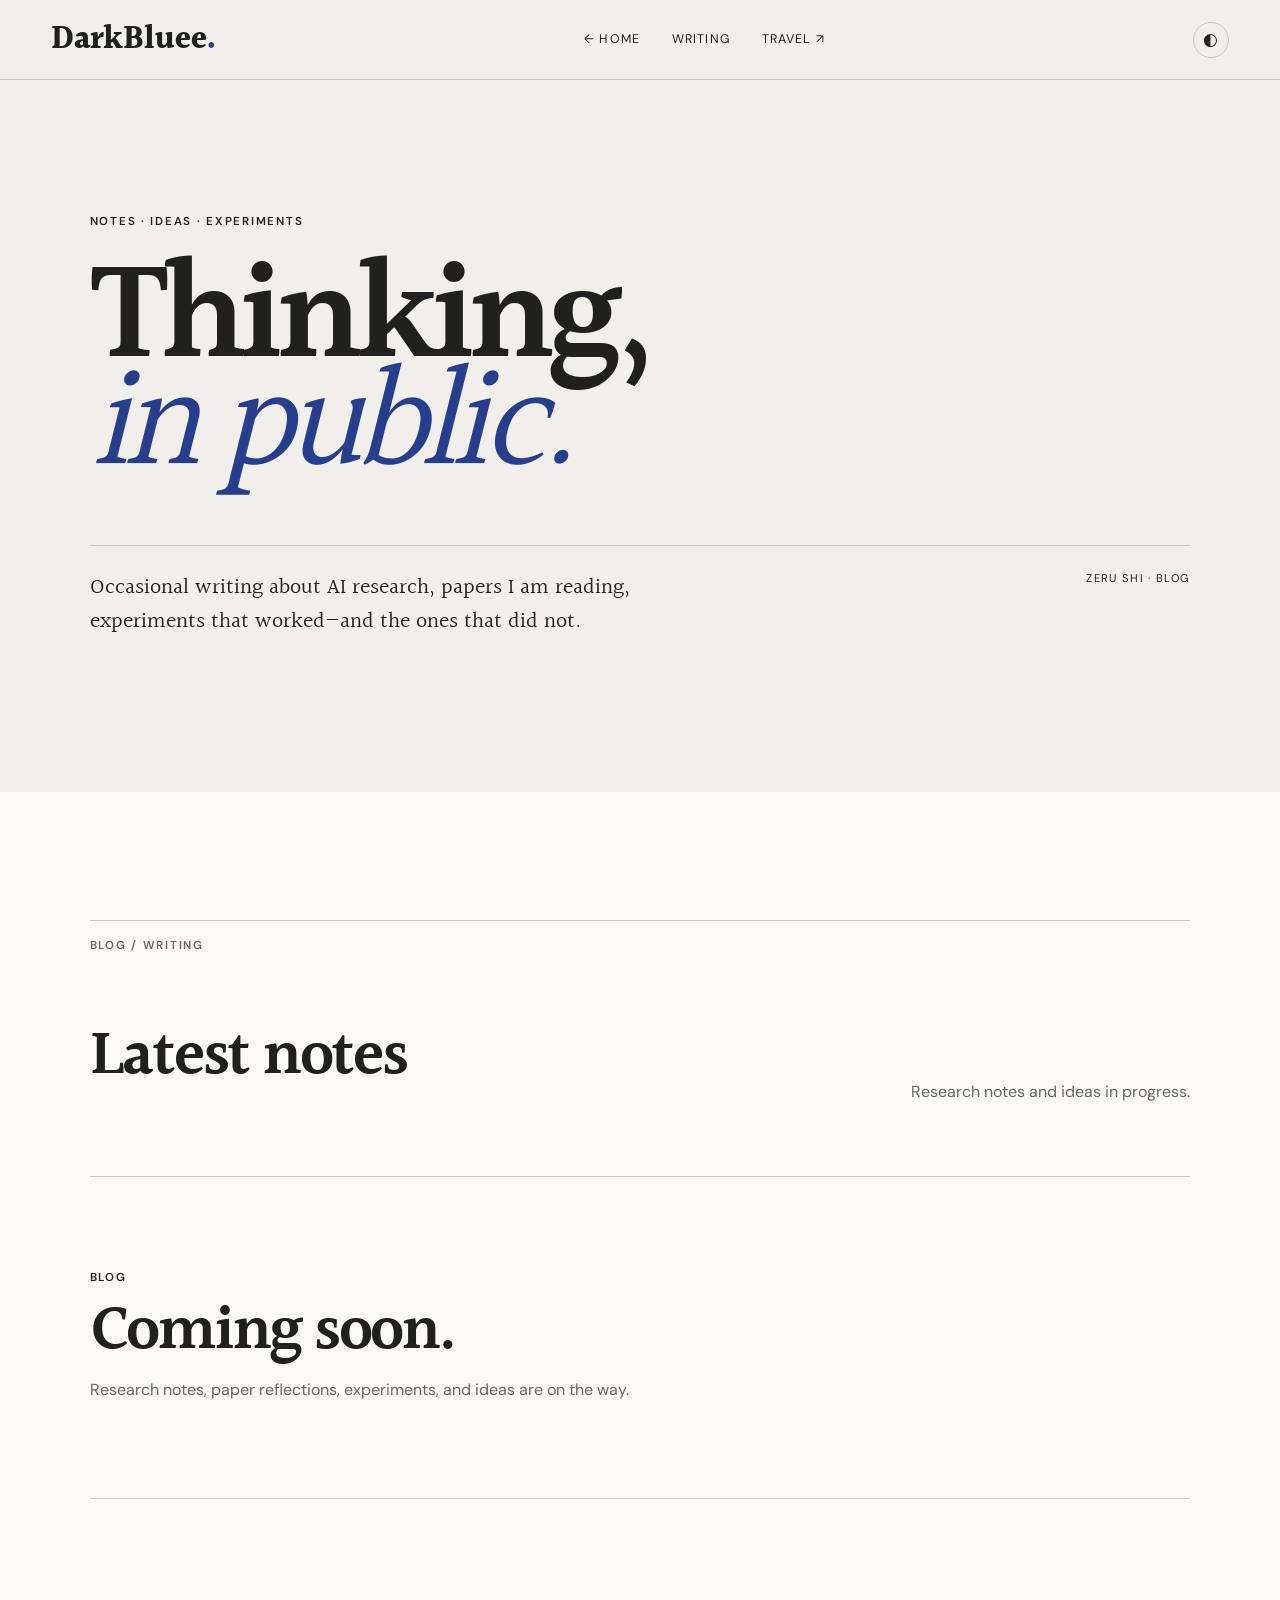
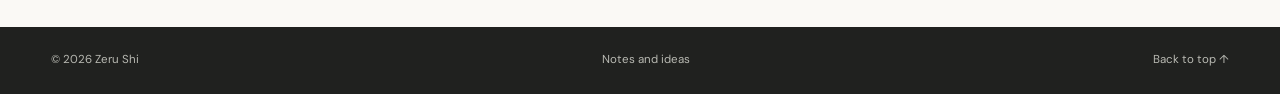
==== blog.html @ e1a60ffe "create" ====
<!doctype html>
<html lang="en">
<head>
  <meta charset="utf-8">
  <meta name="viewport" content="width=device-width, initial-scale=1">
  <title>Blog | Zeru Shi</title>
  <meta name="description" content="Notes by Zeru Shi on AI research, papers, experiments, and ideas in progress.">
  <meta name="author" content="Zeru Shi">
  <meta name="theme-color" content="#f1efe9">
  <link rel="canonical" href="https://darkbluee.github.io/blog.html">
  <script>try{if(localStorage.getItem('theme')==='dark')document.documentElement.dataset.theme='dark'}catch(e){}</script>
  <link rel="preconnect" href="https://fonts.googleapis.com">
  <link rel="preconnect" href="https://fonts.gstatic.com" crossorigin>
  <link href="https://fonts.googleapis.com/css2?family=DM+Sans:wght@400;500;600&family=Halant:wght@400;500;600;700&display=swap" rel="stylesheet">
  <link rel="stylesheet" href="./styles.css">
</head>
<body id="top" class="blog-page">
  <header class="site-header blog-header">
    <a class="wordmark" href="./index.html">DarkBluee<span>.</span></a>
    <nav aria-label="Blog navigation"><a href="./index.html">← Home</a><a href="#writing">Writing</a><a href="./travel.html">Travel ↗</a></nav>
    <button class="theme-toggle" type="button" aria-label="Switch to dark mode" title="Switch color theme"><span aria-hidden="true">◐</span></button>
  </header>

  <main>
    <section class="blog-hero section-pad">
      <p class="eyebrow">NOTES · IDEAS · EXPERIMENTS</p>
      <h1>Thinking,<br><em>in public.</em></h1>
      <div class="blog-intro"><p>Occasional writing about AI research, papers I am reading, experiments that worked—and the ones that did not.</p><span>ZERU SHI · BLOG</span></div>
    </section>

    <section id="writing" class="blog-index section-pad">
      <div class="section-label">BLOG / WRITING</div>
      <div class="section-heading"><h2>Latest notes</h2><p>Research notes and ideas in progress.</p></div>
      <div class="blog-empty">
        <p class="eyebrow">BLOG</p>
        <h2>Coming soon.</h2>
        <p>Research notes, paper reflections, experiments, and ideas are on the way.</p>
      </div>

      <!-- Future post card example:
      <article class="post-card">
        <div><time>2026.07.12</time><span>RESEARCH NOTES</span></div>
        <a href="./blog/example-post.html"><h2>Post title</h2><p>A short summary of the post.</p></a>
        <a href="./blog/example-post.html" aria-label="Read post">↗</a>
      </article>
      -->
    </section>
  </main>

  <footer><span>© 2026 Zeru Shi</span><span>Notes and ideas</span><a href="#top">Back to top ↑</a></footer>
  <script src="./script.js"></script>
</body>
</html>
---- styles.css ----
:root{--paper:#f1efe9;--ink:#20211f;--muted:#666861;--line:#cbc9c1;--blue:#263e8b;--white:#faf9f5}*{box-sizing:border-box}html{scroll-behavior:smooth}body{margin:0;background:var(--paper);color:var(--ink);font-family:"DM Sans",sans-serif;line-height:1.6}a{color:inherit;text-decoration:none}a:focus-visible,button:focus-visible{outline:3px solid var(--blue);outline-offset:4px}.site-header{height:80px;display:flex;align-items:center;justify-content:space-between;padding:0 4vw;border-bottom:1px solid var(--line);position:absolute;z-index:2;width:100%}.wordmark{font:700 2rem Halant,serif}.wordmark span,.open-note{color:var(--blue)}nav{display:flex;gap:2rem;font-size:.78rem;text-transform:uppercase;letter-spacing:.09em}nav a:hover,.socials a:hover,.card-links a:hover{color:var(--blue)}.section-pad{padding:8rem 7vw}.hero{min-height:100vh;padding-top:10rem;display:flex;flex-direction:column;justify-content:center;position:relative}.eyebrow,.section-label,.tag,.venue,time{font-size:.72rem;letter-spacing:.15em;font-weight:600}.hero h1{font:600 clamp(4.2rem,11vw,10rem)/.78 Halant,serif;letter-spacing:-.06em;margin:1.5rem 0 4rem}.flip-wrap{display:inline-block;color:var(--blue);min-width:6ch}.flip-out{animation:flipOut .28s ease forwards}.flip-in{animation:flipIn .35s ease}@keyframes flipOut{to{opacity:0;transform:translateY(20px);filter:blur(5px)}}@keyframes flipIn{from{opacity:0;transform:translateY(-20px);filter:blur(5px)}}.hero-bottom{display:flex;justify-content:space-between;align-items:end;border-top:1px solid var(--line);padding-top:1.5rem}.hero-bottom>p{max-width:620px;font:400 1.35rem Halant,serif}.hero-links{display:flex;gap:.75rem}.button{border:1px solid var(--ink);padding:.8rem 1.2rem;border-radius:100px;font-size:.8rem}.button.primary,.button:hover{background:var(--ink);color:var(--white)}.scroll-cue{position:absolute;bottom:2rem;left:50%;font-size:1.5rem}.section-label{border-top:1px solid var(--line);padding-top:1rem;margin-bottom:4.5rem;color:var(--muted)}.about-grid{display:grid;grid-template-columns:minmax(260px,.72fr) 1.3fr;gap:8vw;align-items:center}.portrait-wrap{position:relative}.portrait-wrap img{width:100%;aspect-ratio:4/5;object-fit:cover;object-position:center 22%;filter:grayscale(100%)}.portrait-wrap span{position:absolute;bottom:-1rem;right:-1rem;background:var(--blue);color:white;padding:.8rem 1rem;font-size:.65rem;letter-spacing:.1em}.about h2,.section-heading h2,.experience h2{font:600 clamp(2.6rem,5vw,5rem)/.95 Halant,serif;letter-spacing:-.035em;margin:0 0 2rem}.about-copy>p{font-size:1.08rem;max-width:720px}.about-copy a{text-decoration:underline;text-underline-offset:3px}.open-note{font-family:Halant,serif;font-size:1.35rem!important;border-left:3px solid var(--blue);padding-left:1.2rem;margin-top:2rem}.research{background:var(--ink);color:var(--white)}.research .section-label{border-color:#4d4e4a;color:#b8b9b2}.section-heading{display:flex;justify-content:space-between;align-items:end;margin-bottom:3.5rem}.section-heading p{color:var(--muted);max-width:380px}.research .section-heading p{color:#b8b9b2}.project-grid{display:grid;grid-template-columns:repeat(2,1fr);gap:1.5rem}.project-card{background:#2b2c29;border:1px solid #444541;overflow:hidden}.project-card img{width:100%;aspect-ratio:16/8;object-fit:cover;background:white;display:block;transition:transform .5s ease}.project-card:hover img{transform:scale(1.025)}.card-body{padding:1.8rem}.tag{color:#aeb9e3}.card-body h3{font:600 2rem/1.05 Halant,serif;margin:.5rem 0}.card-body>p{color:#c7c8c2}.card-links{display:flex;gap:1rem;margin-top:1.3rem;font-size:.78rem;text-transform:uppercase;letter-spacing:.08em}.publications{background:var(--white)}.pub-list article{display:grid;grid-template-columns:80px 1fr 40px;gap:2rem;padding:2rem 0;border-top:1px solid var(--line);align-items:start}.pub-list article>span{color:var(--muted)}.pub-list h3{font:600 1.65rem/1.15 Halant,serif;margin:.3rem 0}.pub-list p{margin:.3rem 0;color:var(--muted);font-size:.86rem}.pub-list .venue{color:var(--blue)}.pub-list article>a{font-size:1.5rem;text-align:right}.split{display:grid;grid-template-columns:1fr 1fr;gap:10vw}.timeline article{padding:1.3rem 0;border-top:1px solid var(--line)}.timeline h3{font:600 1.6rem Halant,serif;margin:.3rem 0}.timeline p{margin:0;color:var(--muted)}.recognition{margin-top:7rem}.recognition-grid{display:grid;grid-template-columns:repeat(2,1fr);gap:0 3rem}.recognition-grid p{border-top:1px solid var(--line);padding:1rem 0;margin:0}.recognition-grid span{display:inline-block;width:90px;font-size:.72rem;color:var(--blue)}.contact{text-align:center;background:var(--blue);color:white}.contact h2{font:600 clamp(3.5rem,8vw,8rem)/.83 Halant,serif;letter-spacing:-.05em;margin:2rem 0}.contact h2 em{font-weight:400}.contact>a{display:inline-block;font-size:1.1rem;border-bottom:1px solid white;padding-bottom:.2rem}.socials{display:flex;justify-content:center;gap:2rem;margin-top:4rem;font-size:.78rem;text-transform:uppercase;letter-spacing:.08em}.socials a:hover{color:#bec8ed}footer{display:flex;justify-content:space-between;padding:1.5rem 4vw;background:var(--ink);color:#b8b9b2;font-size:.72rem}.reveal{opacity:0;transform:translateY(28px);transition:opacity .7s ease,transform .7s ease}.reveal.visible{opacity:1;transform:none}@media (prefers-reduced-motion:reduce){html{scroll-behavior:auto}.reveal{opacity:1;transform:none;transition:none}}@media(max-width:760px){.site-header{height:64px}nav{gap:1rem}nav a:nth-child(2),nav a:nth-child(4){display:none}.section-pad{padding:6rem 6vw}.hero{padding-top:8rem}.hero h1{font-size:clamp(3.7rem,19vw,6rem);margin-bottom:3rem}.hero-bottom,.section-heading{display:block}.hero-links{margin-top:1.5rem}.scroll-cue{display:none}.about-grid,.project-grid,.split{grid-template-columns:1fr}.portrait-wrap{max-width:380px}.section-label{margin-bottom:3rem}.section-heading p{margin-top:0}.pub-list article{grid-template-columns:50px 1fr 24px;gap:.8rem}.pub-list h3{font-size:1.35rem}.recognition-grid{grid-template-columns:1fr}.socials{flex-wrap:wrap;gap:1rem 2rem}footer{gap:1rem;flex-wrap:wrap}footer span:nth-child(2){display:none}}
.portrait-wrap img{filter:none}
.news{background:#e6e3da}.news-list{border-bottom:1px solid var(--line)}.news-list article{display:grid;grid-template-columns:120px 1fr;gap:2rem;border-top:1px solid var(--line);padding:1.15rem 0}.news-list article time{color:var(--blue);padding-top:.2rem}.news-list article p{margin:0;font:500 1.18rem/1.45 Halant,serif}.news-list a{text-decoration:underline;text-underline-offset:3px}.news-list a:hover{color:var(--blue)}
@media(max-width:760px){.news-list article{grid-template-columns:75px 1fr;gap:1rem}.news-list article p{font-size:1.05rem}nav a:nth-child(2){display:none}}
.news-list{max-height:360px;overflow-y:auto;overscroll-behavior:contain;padding-right:1rem;scrollbar-width:thin;scrollbar-color:var(--blue) transparent;mask-image:linear-gradient(to bottom,#000 0,#000 calc(100% - 42px),transparent 100%);-webkit-mask-image:linear-gradient(to bottom,#000 0,#000 calc(100% - 42px),transparent 100%)}.news-list:focus{outline:2px solid var(--blue);outline-offset:8px}.news-list::-webkit-scrollbar{width:6px}.news-list::-webkit-scrollbar-track{background:transparent}.news-list::-webkit-scrollbar-thumb{background:var(--blue);border-radius:10px}.news-list article:last-child{padding-bottom:3.5rem}
@media(max-width:760px){.news-list{max-height:320px;padding-right:.5rem}}
.travel-header{position:absolute}.travel-hero{min-height:88vh;padding-top:11rem;display:flex;flex-direction:column;justify-content:center}.travel-hero h1{font:600 clamp(4rem,10vw,9rem)/.78 Halant,serif;letter-spacing:-.055em;margin:1.5rem 0 4rem}.travel-hero h1 em{font-weight:400;color:var(--blue)}.travel-intro{border-top:1px solid var(--line);padding-top:1.5rem;display:flex;justify-content:space-between;align-items:start}.travel-intro p{font:400 1.35rem Halant,serif;max-width:560px;margin:0}.travel-intro>span{font-size:.7rem;letter-spacing:.12em}.travel-journal{background:var(--white);min-height:70vh}.travel-empty{min-height:430px;border:1px solid var(--line);display:grid;grid-template-columns:1fr 2fr;align-items:end;padding:3rem;position:relative;background:linear-gradient(135deg,#ece9e1,#f7f5ef)}.empty-number{position:absolute;right:2rem;top:1rem;font:600 8rem Halant,serif;color:#ddd9cf;line-height:1}.travel-empty h2,.trip h2{font:600 clamp(3rem,6vw,6rem)/.85 Halant,serif;letter-spacing:-.04em;margin:.7rem 0 1.5rem}.travel-empty>div{grid-column:2;position:relative;z-index:1}.travel-empty>div>p:last-child{max-width:560px;color:var(--muted)}code{font-size:.8em;background:#dedbd2;padding:.15rem .4rem;border-radius:3px}.trip{margin-top:8rem}.trip>header{display:flex;justify-content:space-between;align-items:end;border-bottom:1px solid var(--line);margin-bottom:1.5rem}.trip>header time{padding-bottom:1rem}.photo-grid{display:grid;grid-template-columns:repeat(2,1fr);gap:1rem}.photo-grid figure{margin:0}.photo-grid img{display:block;width:100%;aspect-ratio:4/5;object-fit:cover}.photo-grid .photo-wide{grid-column:span 2}.photo-grid .photo-wide img{aspect-ratio:16/9}.photo-grid figcaption{font-size:.72rem;color:var(--muted);padding-top:.5rem}@media(max-width:760px){.travel-hero{min-height:80vh;padding-top:8rem}.travel-hero h1{font-size:17vw}.travel-intro{display:block}.travel-intro>span{display:block;margin-top:2rem}.travel-empty{grid-template-columns:1fr;padding:1.5rem;min-height:400px}.travel-empty>div{grid-column:1}.empty-number{font-size:5rem}.photo-grid{grid-template-columns:1fr}.photo-grid .photo-wide{grid-column:span 1}.photo-grid .photo-wide img{aspect-ratio:4/5}}
.publication-group{margin-top:6rem}.publication-group:first-child{margin-top:0}.publication-group>header{display:grid;grid-template-columns:80px 1fr;gap:2rem;align-items:end;margin-bottom:1.2rem}.publication-group>header>span{font:500 3.5rem Halant,serif;color:#d3d0c8;line-height:1}.publication-group>header p{font-size:.68rem;letter-spacing:.14em;color:var(--blue);margin:0}.publication-group>header h3{font:600 clamp(2.2rem,4vw,4rem)/1 Halant,serif;letter-spacing:-.03em;margin:.15rem 0 0}.publication-group .pub-list{border-bottom:1px solid var(--line)}@media(max-width:760px){.publication-group{margin-top:4rem}.publication-group>header{grid-template-columns:50px 1fr;gap:.8rem}.publication-group>header>span{font-size:2.5rem}}
.theme-toggle{appearance:none;border:1px solid var(--line);background:var(--paper);color:var(--ink);width:36px;height:36px;border-radius:50%;display:grid;place-items:center;cursor:pointer;font-size:1.05rem;transition:background .25s,color .25s,transform .25s}.theme-toggle:hover{transform:rotate(18deg);background:var(--ink);color:var(--paper)}
html[data-theme="dark"]{--paper:#171b22;--ink:#e9e6de;--muted:#a9acb2;--line:#3b414b;--blue:#91a8f2;--white:#20252d;color-scheme:dark}html[data-theme="dark"] body{background:var(--paper)}html[data-theme="dark"] .news{background:#1d222a}html[data-theme="dark"] .research{background:#11151b}html[data-theme="dark"] .project-card{background:#202630;border-color:#3b414b}html[data-theme="dark"] .publications,html[data-theme="dark"] .travel-journal{background:#20252d}html[data-theme="dark"] .contact{background:#273b78}html[data-theme="dark"] .travel-empty{background:linear-gradient(135deg,#242a33,#1b2027)}html[data-theme="dark"] .empty-number,html[data-theme="dark"] .publication-group>header>span{color:#343b46}html[data-theme="dark"] code{background:#343b46}html[data-theme="dark"] .portrait-wrap img{filter:brightness(.9)}html[data-theme="dark"] .project-card img{filter:brightness(.88)}html[data-theme="dark"] .project-card:hover img{filter:brightness(1)}body,.site-header,.news,.research,.project-card,.publications,.travel-journal,.contact,.travel-empty,footer{transition:background-color .35s ease,color .35s ease,border-color .35s ease}
@media(max-width:760px){.site-header{gap:.7rem}.theme-toggle{width:32px;height:32px;flex:0 0 auto}nav{margin-left:auto}}
html[data-theme="dark"] .research{color:#e9e6de}html[data-theme="dark"] .research .section-heading h2{color:#f3f0e8}html[data-theme="dark"] .research .section-heading p{color:#a9acb2}html[data-theme="dark"] .project-card{color:#e9e6de}html[data-theme="dark"] .project-card .card-body>p{color:#bdc1c8}html[data-theme="dark"] .contact{color:#fff}
.blog-header{position:absolute}.blog-hero{min-height:88vh;padding-top:11rem;display:flex;flex-direction:column;justify-content:center}.blog-hero h1{font:600 clamp(4.5rem,11vw,10rem)/.76 Halant,serif;letter-spacing:-.055em;margin:1.5rem 0 4rem}.blog-hero h1 em{font-weight:400;color:var(--blue)}.blog-intro{display:flex;justify-content:space-between;align-items:start;border-top:1px solid var(--line);padding-top:1.5rem}.blog-intro p{font:400 1.35rem Halant,serif;max-width:650px;margin:0}.blog-intro>span{font-size:.7rem;letter-spacing:.12em}.blog-index{min-height:70vh;background:var(--white)}.blog-empty{border-top:1px solid var(--line);border-bottom:1px solid var(--line);padding:5rem 0}.blog-empty h2{font:600 clamp(2.8rem,5vw,5rem)/.9 Halant,serif;letter-spacing:-.035em;margin:1rem 0}.blog-empty>p:last-child{max-width:570px;color:var(--muted)}.post-card{display:grid;grid-template-columns:170px 1fr 40px;gap:2rem;align-items:start;border-top:1px solid var(--line);padding:2rem 0}.post-card>div{display:flex;flex-direction:column;gap:.4rem;font-size:.7rem;letter-spacing:.1em;color:var(--muted)}.post-card h2{font:600 2rem/1.1 Halant,serif;margin:0}.post-card p{color:var(--muted)}.post-card>a:last-child{font-size:1.5rem;text-align:right}html[data-theme="dark"] .blog-index{background:#20252d}@media(max-width:760px){.blog-hero{min-height:80vh;padding-top:8rem}.blog-hero h1{font-size:19vw}.blog-intro{display:block}.blog-intro>span{display:block;margin-top:2rem}.post-card{grid-template-columns:1fr 24px}.post-card>div{grid-column:1/-1}}
.research-intro{margin-top:2rem;font-weight:600}.research-interests{margin:1rem 0 2rem}.research-interests article{display:grid;grid-template-columns:42px 1fr;gap:1rem;border-top:1px solid var(--line);padding:1.25rem 0}.research-interests article>span{font-size:.7rem;letter-spacing:.1em;color:var(--blue);padding-top:.25rem}.research-interests h3{font:600 1.35rem/1.2 Halant,serif;margin:0 0 .45rem}.research-interests p{margin:0;color:var(--muted);font-size:.96rem}.about-actions{margin:1.5rem 0 2.5rem}.about-actions .button{display:inline-block}.about-actions .primary{color:var(--paper)}html[data-theme="dark"] .about-actions .primary{color:#171b22}@media(max-width:760px){.research-interests article{grid-template-columns:32px 1fr}}
.about-actions{display:flex;align-items:center;gap:.75rem;flex-wrap:wrap}
.hero{min-height:78vh;padding-bottom:4rem}.about{padding-top:5rem}@media(max-width:760px){.hero{min-height:70vh;padding-bottom:3rem}.about{padding-top:4rem}}
.publications .pub-list strong{font-weight:800;color:var(--ink);letter-spacing:.01em}html[data-theme="dark"] .publications .pub-list strong{color:#f5f2ea}
.publication-group .pub-list article{grid-template-columns:1fr 40px}.publication-group .pub-list article>span{display:none}@media(max-width:760px){.publication-group .pub-list article{grid-template-columns:1fr 24px}}
.recognition-columns{display:grid;grid-template-columns:1fr 1fr;gap:10vw;margin-top:7rem}.recognition-columns h2{margin-bottom:2rem}.awards-scroll{height:250px;overflow-y:auto;overscroll-behavior:contain;border-bottom:1px solid var(--line);padding-right:.75rem;scrollbar-width:thin;scrollbar-color:var(--blue) transparent}.awards-scroll::-webkit-scrollbar{width:6px}.awards-scroll::-webkit-scrollbar-track{background:transparent}.awards-scroll::-webkit-scrollbar-thumb{background:var(--blue);border-radius:10px}.awards-scroll:focus{outline:2px solid var(--blue);outline-offset:6px}.awards-scroll article{display:grid;grid-template-columns:85px 1fr;gap:1rem;border-top:1px solid var(--line);padding:1rem 0}.awards-scroll article time{color:var(--blue);padding-top:.15rem}.awards-scroll article p,.service-list article p{margin:0}.service-list{border-bottom:1px solid var(--line)}.service-list article{border-top:1px solid var(--line);padding:1rem 0}.service-list article:first-child{display:grid;grid-template-columns:160px 1fr;gap:1rem}.service-list .eyebrow{color:var(--blue);font-size:.68rem}@media(max-width:760px){.recognition-columns{grid-template-columns:1fr;gap:4rem;margin-top:5rem}.awards-scroll{height:230px}.awards-scroll article{grid-template-columns:72px 1fr}.service-list article:first-child{display:block}.service-list .eyebrow{margin-bottom:.35rem}}
.service-panel .service-list article:first-child{display:block}.service-panel .service-list article p{white-space:nowrap}@media(max-width:980px){.service-panel .service-list article p{white-space:normal}}
.recognition-columns{grid-template-columns:1fr;gap:4.5rem}.service-panel{width:100%}.service-panel .service-list article p{white-space:normal}
.travel-main{min-height:100vh}.map-view{min-height:100vh;padding:9rem 4vw 3rem;position:relative;overflow:hidden;background:var(--paper)}.map-copy{position:relative;z-index:2;max-width:620px}.map-copy h1{font:600 clamp(4rem,8vw,8rem)/.76 Halant,serif;letter-spacing:-.055em;margin:1rem 0}.map-copy h1 em{font-weight:400;color:var(--blue)}.map-copy>p:last-child{max-width:480px;color:var(--muted)}.map-meta{position:absolute;right:4vw;top:9rem;z-index:2;display:flex;gap:2rem;text-align:right;font-size:.72rem;text-transform:uppercase;letter-spacing:.1em;color:var(--muted)}.map-meta span{display:flex;flex-direction:column}.map-meta strong{font:600 2.5rem Halant,serif;color:var(--ink);line-height:1}.world-map{position:relative;width:min(92vw,1500px);aspect-ratio:2/1;margin:0 auto;isolation:isolate}.world-map>img{position:absolute;inset:0;width:100%;height:100%;object-fit:contain;opacity:.52;filter:sepia(.08)}.map-grid{position:absolute;inset:6% 0;background-image:linear-gradient(to right,var(--line) 1px,transparent 1px),linear-gradient(to bottom,var(--line) 1px,transparent 1px);background-size:12.5% 25%;opacity:.22;mask-image:linear-gradient(to right,transparent,#000 12%,#000 88%,transparent)}.map-markers{position:absolute;inset:0}.map-marker{position:absolute;z-index:4;appearance:none;border:0;background:none;color:var(--ink);padding:0;cursor:pointer;transform:translate(-50%,-50%)}.pin-dot{display:block;width:14px;height:14px;border-radius:50%;background:var(--blue);border:3px solid var(--paper);box-shadow:0 0 0 1px var(--blue);position:relative}.pin-dot:after{content:"";position:absolute;inset:-10px;border:1px solid var(--blue);border-radius:50%;animation:pinPulse 2.2s ease-out infinite;animation-delay:var(--delay)}@keyframes pinPulse{0%{transform:scale(.3);opacity:0}20%{opacity:.7}100%{transform:scale(1.4);opacity:0}}.pin-label{position:absolute;left:20px;top:50%;transform:translateY(-50%);white-space:nowrap;background:var(--paper);border:1px solid var(--line);padding:.45rem .65rem;text-align:left;font-size:.75rem;font-weight:600;box-shadow:0 8px 24px rgba(20,20,20,.1)}.pin-label small{display:block;color:var(--muted);font-size:.6rem;font-weight:400;text-transform:uppercase;letter-spacing:.08em}.map-marker:hover .pin-label,.map-marker:focus-visible .pin-label{background:var(--ink);color:var(--paper)}.map-marker:hover .pin-label small,.map-marker:focus-visible .pin-label small{color:var(--paper);opacity:.72}.map-empty{position:absolute;left:50%;top:58%;transform:translate(-50%,-50%);z-index:3;text-align:center;color:var(--muted);background:color-mix(in srgb,var(--paper) 88%,transparent);padding:1.5rem 2rem;border:1px solid var(--line);backdrop-filter:blur(8px)}.map-empty[hidden]{display:none}.map-empty span{font-size:1.5rem;color:var(--blue)}.map-empty p{margin:.5rem 0 0;font:500 1rem/1.4 Halant,serif}.map-credit{position:absolute;bottom:1rem;right:4vw;color:var(--muted);font-size:.6rem}.place-gallery{min-height:100vh;padding:7rem 6vw;background:var(--white)}.place-gallery[hidden]{display:none}.gallery-toolbar{display:flex;justify-content:space-between;align-items:center;border-bottom:1px solid var(--line);padding-bottom:1rem;font-size:.7rem;text-transform:uppercase;letter-spacing:.1em}.back-to-map{appearance:none;border:0;background:none;color:var(--ink);font:600 .72rem "DM Sans",sans-serif;letter-spacing:.1em;text-transform:uppercase;padding:.5rem 0;cursor:pointer}.back-to-map:hover{color:var(--blue)}.place-header{display:grid;grid-template-columns:1.2fr .8fr;gap:6vw;align-items:end;padding:5rem 0}.place-header h1{font:600 clamp(4rem,9vw,9rem)/.78 Halant,serif;letter-spacing:-.055em;margin:.6rem 0 0}.place-header>div:last-child{padding-bottom:.6rem}.place-header time{font-size:.72rem;letter-spacing:.12em;color:var(--blue);text-transform:uppercase}.place-header>div:last-child p{max-width:520px;color:var(--muted)}.travel-photo-grid{display:grid;grid-template-columns:repeat(12,1fr);gap:1.2rem}.travel-photo{grid-column:span 6;margin:0}.travel-photo.wide{grid-column:span 12}.travel-photo.portrait{grid-column:span 5}.travel-photo button{appearance:none;border:0;background:none;padding:0;display:block;width:100%;cursor:zoom-in;overflow:hidden}.travel-photo img{display:block;width:100%;aspect-ratio:4/3;object-fit:cover;transition:transform .5s ease}.travel-photo.wide img{aspect-ratio:16/8}.travel-photo.portrait img{aspect-ratio:4/5}.travel-photo button:hover img{transform:scale(1.02)}.travel-photo figcaption{padding:.6rem 0 1.5rem;color:var(--muted);font-size:.72rem}.photo-lightbox{width:100vw;height:100vh;max-width:none;max-height:none;margin:0;border:0;background:rgba(11,13,17,.94);color:white;padding:3rem}.photo-lightbox::backdrop{background:rgba(11,13,17,.94)}.photo-lightbox[open]{display:grid;place-items:center}.photo-lightbox img{max-width:min(90vw,1400px);max-height:82vh;object-fit:contain}.photo-lightbox p{position:absolute;bottom:1.2rem;left:50%;transform:translateX(-50%);margin:0;color:#d6d7da;font-size:.75rem}.lightbox-close{position:absolute;right:2rem;top:1rem;border:0;background:none;color:white;font-size:2.2rem;cursor:pointer}.gallery-open .site-header{position:absolute}html[data-theme="dark"] .world-map>img{filter:invert(1);opacity:.38}html[data-theme="dark"] .map-empty{background:color-mix(in srgb,var(--paper) 88%,transparent)}html[data-theme="dark"] .place-gallery{background:#20252d}@media(max-width:760px){.map-view{padding:7rem 5vw 2rem;min-height:100svh}.map-copy h1{font-size:18vw}.map-meta{position:static;text-align:left;margin-top:2rem}.world-map{width:125vw;margin:2rem 0 0 -17vw}.map-empty{top:64%;padding:1rem}.pin-label{display:none}.map-credit{right:5vw}.place-gallery{padding:6rem 5vw}.place-header{grid-template-columns:1fr;padding:3rem 0}.place-header h1{font-size:18vw}.place-header>div:last-child{padding:0}.travel-photo-grid{display:block}.travel-photo{margin-bottom:1rem}.travel-photo img,.travel-photo.wide img,.travel-photo.portrait img{aspect-ratio:auto;max-height:none}.photo-lightbox{padding:1rem}.photo-lightbox img{max-width:96vw;max-height:80vh}}
.place-gallery-empty{grid-column:1/-1;min-height:420px;border:1px solid var(--line);display:flex;flex-direction:column;align-items:center;justify-content:center;text-align:center;background:linear-gradient(135deg,color-mix(in srgb,var(--paper) 85%,var(--white)),var(--white))}.place-gallery-empty>span{font-size:1.8rem;color:var(--blue)}.place-gallery-empty h2{font:600 clamp(2.4rem,5vw,4.5rem)/.9 Halant,serif;letter-spacing:-.035em;margin:1rem 0}.place-gallery-empty p{color:var(--muted);margin:0}html[data-theme="dark"] .place-gallery-empty{background:linear-gradient(135deg,#242a33,#1b2027)}
.portrait-wrap img{height:auto;aspect-ratio:auto;object-fit:contain;object-position:center}
@media(min-width:761px){.about-grid .portrait-wrap{width:82%;justify-self:center}}
.research .project-grid{width:min(100%,1220px);margin:0 auto;gap:1.1rem}.research .project-card img{aspect-ratio:16/7}.research .card-body{padding:1.4rem}.research .card-body h3{font-size:1.6rem;line-height:1.1}.research .card-body>p{font-size:.9rem;line-height:1.55}.research .card-links{margin-top:1rem;font-size:.72rem}@media(max-width:760px){.research .project-card img{aspect-ratio:16/8}.research .card-body{padding:1.25rem}.research .card-body h3{font-size:1.45rem}}
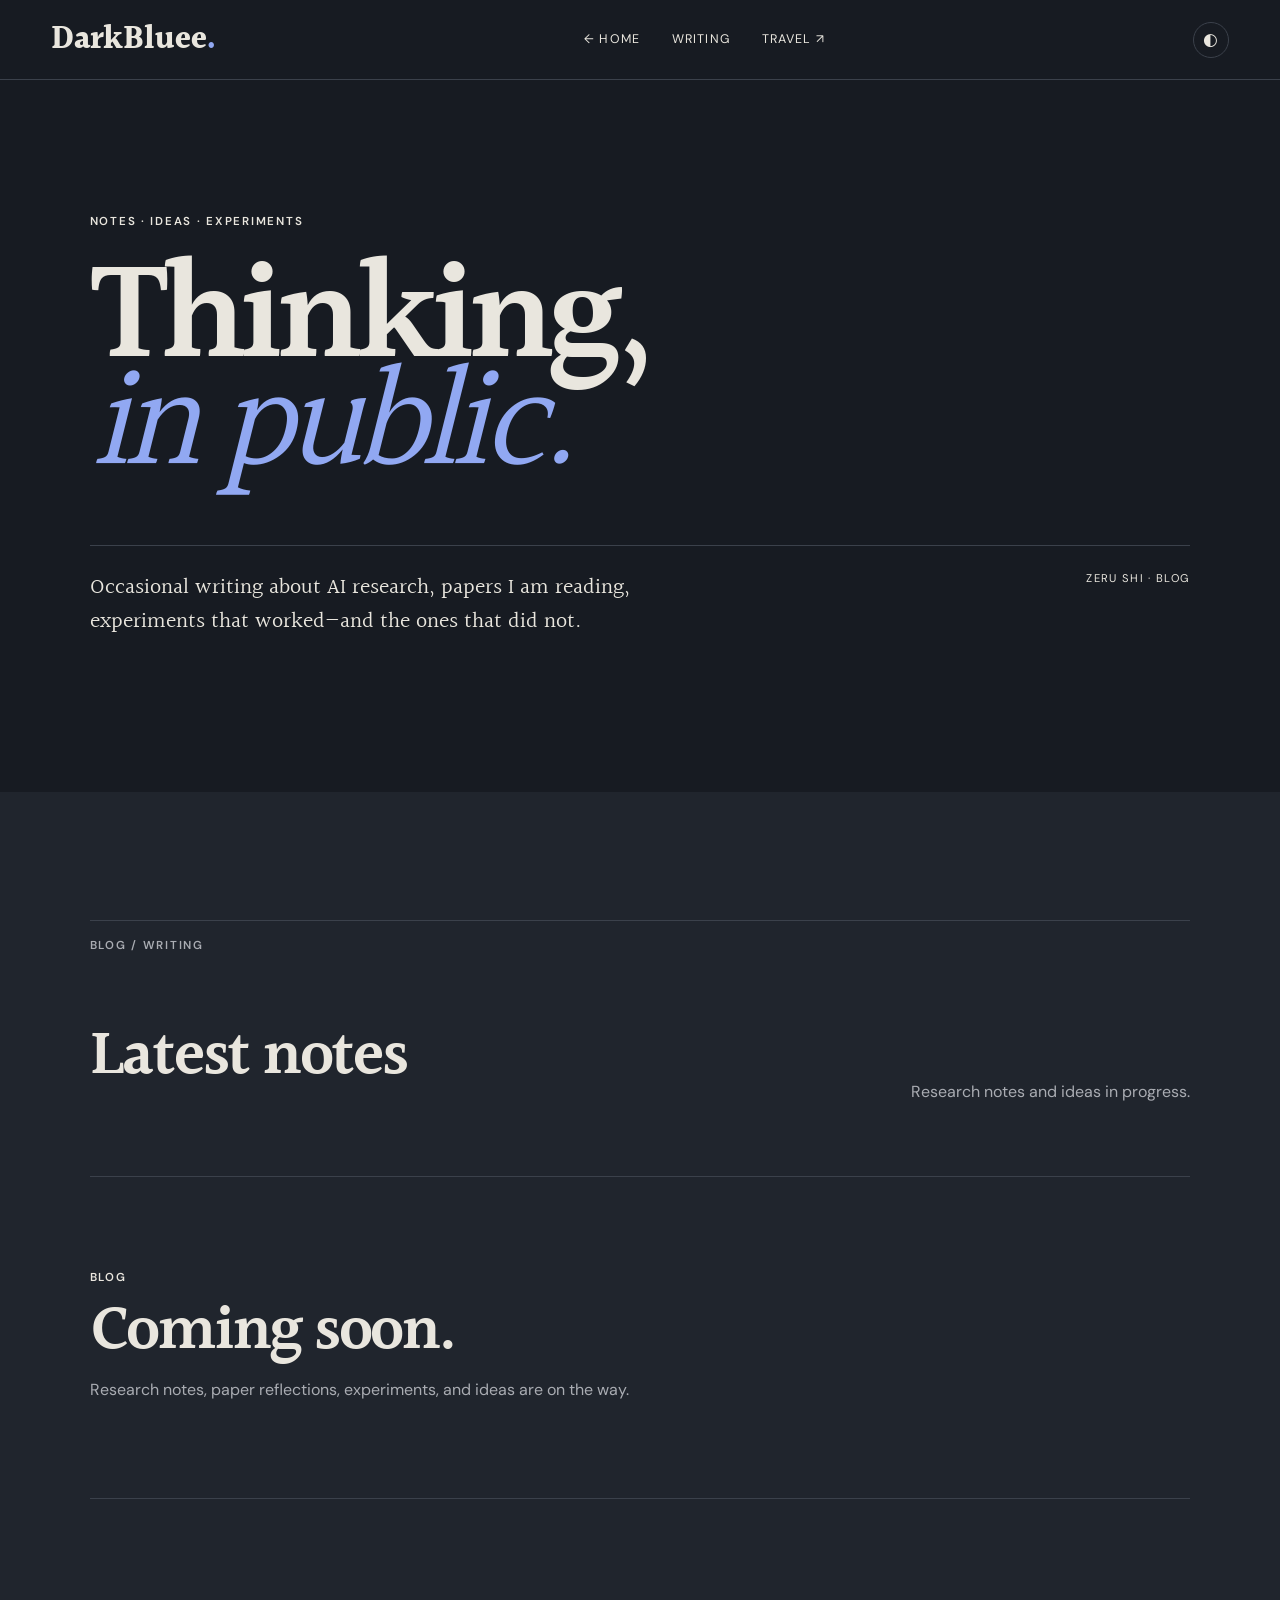
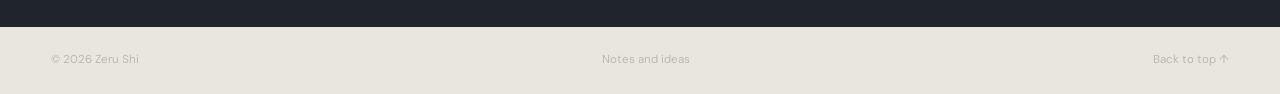
==== commit 3e154b99: "update" ====
--- a/blog.html
+++ b/blog.html
@@ -8,7 +8,7 @@
   <meta name="author" content="Zeru Shi">
   <meta name="theme-color" content="#f1efe9">
   <link rel="canonical" href="https://darkbluee.github.io/blog.html">
-  <script>try{if(localStorage.getItem('theme')==='dark')document.documentElement.dataset.theme='dark'}catch(e){}</script>
+  <script>try{const saved=localStorage.getItem('theme');const hour=new Date().getHours();if(saved==='dark'||(!saved&&(hour>=19||hour<7)))document.documentElement.dataset.theme='dark'}catch(e){}</script>
   <link rel="preconnect" href="https://fonts.googleapis.com">
   <link rel="preconnect" href="https://fonts.gstatic.com" crossorigin>
   <link href="https://fonts.googleapis.com/css2?family=DM+Sans:wght@400;500;600&family=Halant:wght@400;500;600;700&display=swap" rel="stylesheet">
@@ -48,6 +48,6 @@
   </main>
 
   <footer><span>© 2026 Zeru Shi</span><span>Notes and ideas</span><a href="#top">Back to top ↑</a></footer>
-  <script src="./script.js"></script>
+  <script src="./script.js?v=2"></script>
 </body>
 </html>
